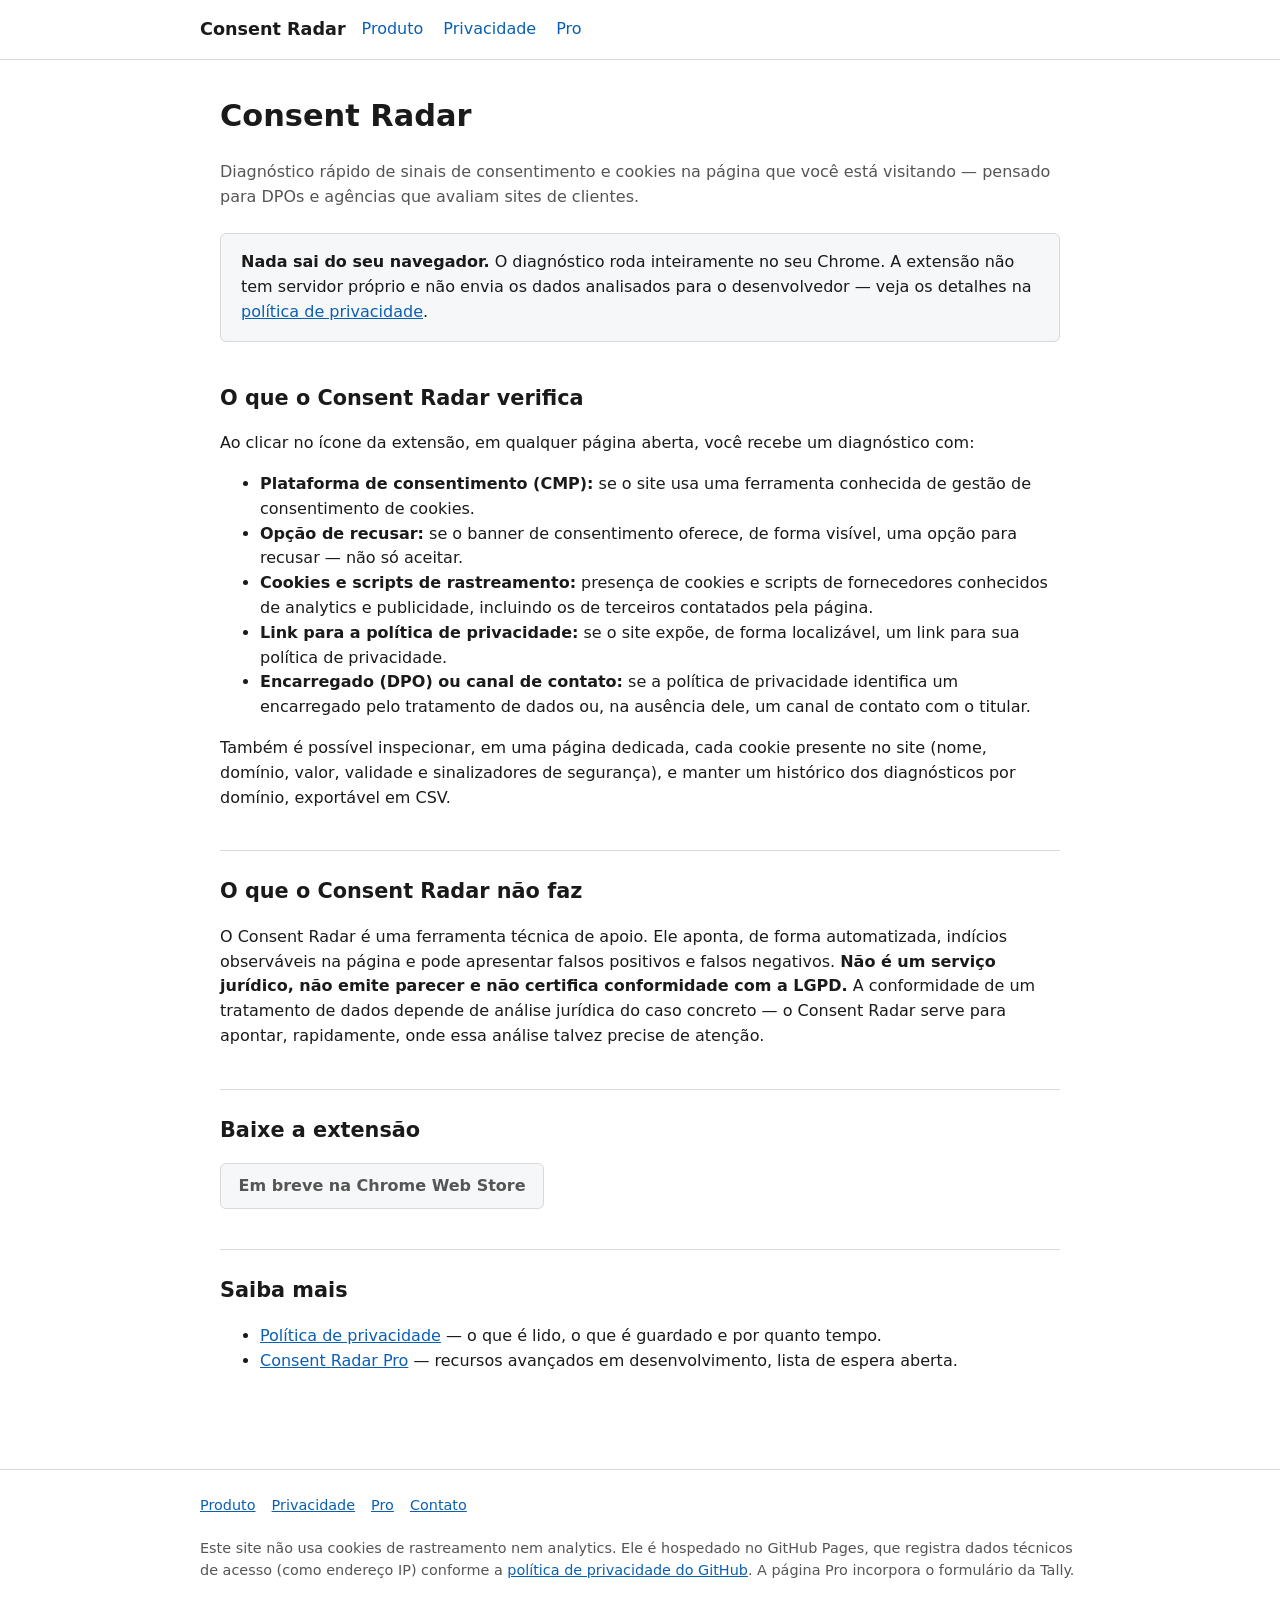
==== index.html @ e5575bc7 "feat: add home and Pro waitlist pages - index.html: product overview, what it checks/doesn't, store " ====
<!doctype html>
<html lang="pt-BR">
<head>
<meta charset="utf-8">
<meta name="viewport" content="width=device-width, initial-scale=1">
<title>Consent Radar — diagnóstico de sinais de LGPD em sites</title>
<meta name="description" content="Extensão para Chrome que verifica, na página visitada, sinais de conformidade com a LGPD: cookies, consentimento e política de privacidade — tudo no seu navegador.">
<link rel="stylesheet" href="css/style.css">
</head>
<body>

<a class="skip-link" href="#content">Pular para o conteúdo</a>

<header class="site-header">
  <nav aria-label="Navegação principal">
    <a class="brand" href="index.html">Consent Radar</a>
    <ul>
      <li><a href="index.html" aria-current="page">Produto</a></li>
      <li><a href="privacy.html">Privacidade</a></li>
      <li><a href="pro.html">Pro</a></li>
    </ul>
  </nav>
</header>

<main id="content">
  <h1>Consent Radar</h1>
  <p class="muted">
    Diagnóstico rápido de sinais de consentimento e cookies na página que você está visitando — pensado para DPOs
    e agências que avaliam sites de clientes.
  </p>

  <div class="notice">
    <strong>Nada sai do seu navegador.</strong> O diagnóstico roda inteiramente no seu Chrome. A extensão não tem
    servidor próprio e não envia os dados analisados para o desenvolvedor — veja os detalhes na
    <a href="privacy.html">política de privacidade</a>.
  </div>

  <h2>O que o Consent Radar verifica</h2>
  <p>Ao clicar no ícone da extensão, em qualquer página aberta, você recebe um diagnóstico com:</p>
  <ul>
    <li>
      <strong>Plataforma de consentimento (CMP):</strong> se o site usa uma ferramenta conhecida de gestão de
      consentimento de cookies.
    </li>
    <li>
      <strong>Opção de recusar:</strong> se o banner de consentimento oferece, de forma visível, uma opção para
      recusar — não só aceitar.
    </li>
    <li>
      <strong>Cookies e scripts de rastreamento:</strong> presença de cookies e scripts de fornecedores conhecidos
      de analytics e publicidade, incluindo os de terceiros contatados pela página.
    </li>
    <li>
      <strong>Link para a política de privacidade:</strong> se o site expõe, de forma localizável, um link para
      sua política de privacidade.
    </li>
    <li>
      <strong>Encarregado (DPO) ou canal de contato:</strong> se a política de privacidade identifica um
      encarregado pelo tratamento de dados ou, na ausência dele, um canal de contato com o titular.
    </li>
  </ul>
  <p>
    Também é possível inspecionar, em uma página dedicada, cada cookie presente no site (nome, domínio, valor,
    validade e sinalizadores de segurança), e manter um histórico dos diagnósticos por domínio, exportável em CSV.
  </p>

  <h2>O que o Consent Radar não faz</h2>
  <p>
    O Consent Radar é uma ferramenta técnica de apoio. Ele aponta, de forma automatizada, indícios observáveis na
    página e pode apresentar falsos positivos e falsos negativos. <strong>Não é um serviço jurídico, não emite
    parecer e não certifica conformidade com a LGPD.</strong> A conformidade de um tratamento de dados depende de
    análise jurídica do caso concreto — o Consent Radar serve para apontar, rapidamente, onde essa análise talvez
    precise de atenção.
  </p>

  <h2>Baixe a extensão</h2>
  <p>
    <span class="store-badge" aria-disabled="true">Em breve na Chrome Web Store</span>
  </p>

  <h2>Saiba mais</h2>
  <ul>
    <li><a href="privacy.html">Política de privacidade</a> — o que é lido, o que é guardado e por quanto tempo.</li>
    <li><a href="pro.html">Consent Radar Pro</a> — recursos avançados em desenvolvimento, lista de espera aberta.</li>
  </ul>
</main>

<footer class="site-footer">
  <div class="footer-inner">
    <ul>
      <li><a href="index.html">Produto</a></li>
      <li><a href="privacy.html">Privacidade</a></li>
      <li><a href="pro.html">Pro</a></li>
      <li><a href="mailto:henriqueamotta.dev@gmail.com">Contato</a></li>
    </ul>
    <p>
      Este site não usa cookies de rastreamento nem analytics. Ele é hospedado no GitHub Pages, que registra
      dados técnicos de acesso (como endereço IP) conforme a
      <a href="https://docs.github.com/pt/site-policy/privacy-policies/github-general-privacy-statement" target="_blank" rel="noopener noreferrer">política de privacidade do GitHub</a>.
      A página Pro incorpora o formulário da Tally.
    </p>
  </div>
</footer>
</body>
</html>
---- css/style.css ----
/* Consent Radar — site público. CSS puro, sem build, sem fontes externas. */

:root {
  color-scheme: light dark;
  --bg: #ffffff;
  --fg: #1a1a1a;
  --muted: #555555;
  --border: #d9d9d9;
  --accent: #0a5fb4;
  --accent-contrast: #ffffff;
  --card-bg: #f6f7f9;
  --focus: #0a5fb4;
}

@media (prefers-color-scheme: dark) {
  :root {
    --bg: #14161a;
    --fg: #eaeaea;
    --muted: #b3b3b3;
    --border: #33363b;
    --accent: #6ab0f3;
    --accent-contrast: #0a1420;
    --card-bg: #1d2024;
    --focus: #6ab0f3;
  }
}

* {
  box-sizing: border-box;
}

html {
  -webkit-text-size-adjust: 100%;
}

body {
  margin: 0;
  font-family: system-ui, -apple-system, "Segoe UI", Roboto, Helvetica, Arial, sans-serif;
  background: var(--bg);
  color: var(--fg);
  line-height: 1.55;
}

a {
  color: var(--accent);
}

a:focus-visible,
button:focus-visible,
input:focus-visible {
  outline: 3px solid var(--focus);
  outline-offset: 2px;
}

.skip-link {
  position: absolute;
  left: -9999px;
  top: 0;
  background: var(--bg);
  color: var(--fg);
  padding: 0.5em 1em;
  z-index: 10;
}

.skip-link:focus {
  left: 0.5em;
  top: 0.5em;
}

header.site-header {
  border-bottom: 1px solid var(--border);
  padding: 1rem 1.25rem;
}

.site-header nav {
  max-width: 880px;
  margin: 0 auto;
  display: flex;
  flex-wrap: wrap;
  align-items: center;
  gap: 1rem;
}

.site-header .brand {
  font-weight: 700;
  font-size: 1.1rem;
  color: var(--fg);
  text-decoration: none;
}

.site-header ul {
  list-style: none;
  display: flex;
  gap: 1.25rem;
  margin: 0;
  padding: 0;
  flex-wrap: wrap;
}

.site-header ul a {
  text-decoration: none;
}

.site-header ul a:hover {
  text-decoration: underline;
}

main {
  max-width: 880px;
  margin: 0 auto;
  padding: 2rem 1.25rem 3rem;
}

h1 {
  font-size: 1.9rem;
  margin-top: 0;
}

h2 {
  font-size: 1.3rem;
  margin-top: 2.5rem;
  border-top: 1px solid var(--border);
  padding-top: 1.5rem;
}

h2:first-of-type {
  border-top: none;
  padding-top: 0;
}

h3 {
  font-size: 1.05rem;
}

.muted {
  color: var(--muted);
}

table {
  width: 100%;
  border-collapse: collapse;
  margin: 1rem 0;
}

caption {
  text-align: left;
  font-weight: 600;
  margin-bottom: 0.5rem;
}

th,
td {
  text-align: left;
  padding: 0.5rem 0.75rem;
  border: 1px solid var(--border);
  vertical-align: top;
}

th {
  background: var(--card-bg);
}

.table-scroll {
  overflow-x: auto;
}

.notice {
  background: var(--card-bg);
  border: 1px solid var(--border);
  border-radius: 6px;
  padding: 1rem 1.25rem;
  margin: 1.5rem 0;
}

footer.site-footer {
  border-top: 1px solid var(--border);
  padding: 1.5rem 1.25rem;
  margin-top: 2rem;
}

footer.site-footer .footer-inner {
  max-width: 880px;
  margin: 0 auto;
  display: flex;
  flex-wrap: wrap;
  justify-content: space-between;
  gap: 1rem;
  font-size: 0.9rem;
  color: var(--muted);
}

footer.site-footer ul {
  list-style: none;
  display: flex;
  gap: 1rem;
  margin: 0;
  padding: 0;
  flex-wrap: wrap;
}

footer.site-footer p {
  margin: 0.25rem 0;
}

.store-badge {
  display: inline-block;
  background: var(--card-bg);
  border: 1px solid var(--border);
  border-radius: 6px;
  padding: 0.6em 1.1em;
  font-weight: 600;
  color: var(--muted);
}

.pro-features {
  list-style: none;
  padding: 0;
  display: grid;
  gap: 1rem;
}

.pro-features li {
  background: var(--card-bg);
  border: 1px solid var(--border);
  border-radius: 6px;
  padding: 1rem 1.25rem;
}

.badge-soon {
  display: inline-block;
  background: var(--accent);
  color: var(--accent-contrast);
  border-radius: 4px;
  padding: 0.1em 0.6em;
  font-size: 0.75em;
  font-weight: 700;
  text-transform: uppercase;
  letter-spacing: 0.03em;
  margin-right: 0.5em;
}

#waitlist-form {
  display: block;
  width: 100%;
  min-height: 600px;
  border: 1px solid var(--border);
  border-radius: 6px;
}

@media (max-width: 480px) {
  #waitlist-form {
    min-height: 760px;
  }
}
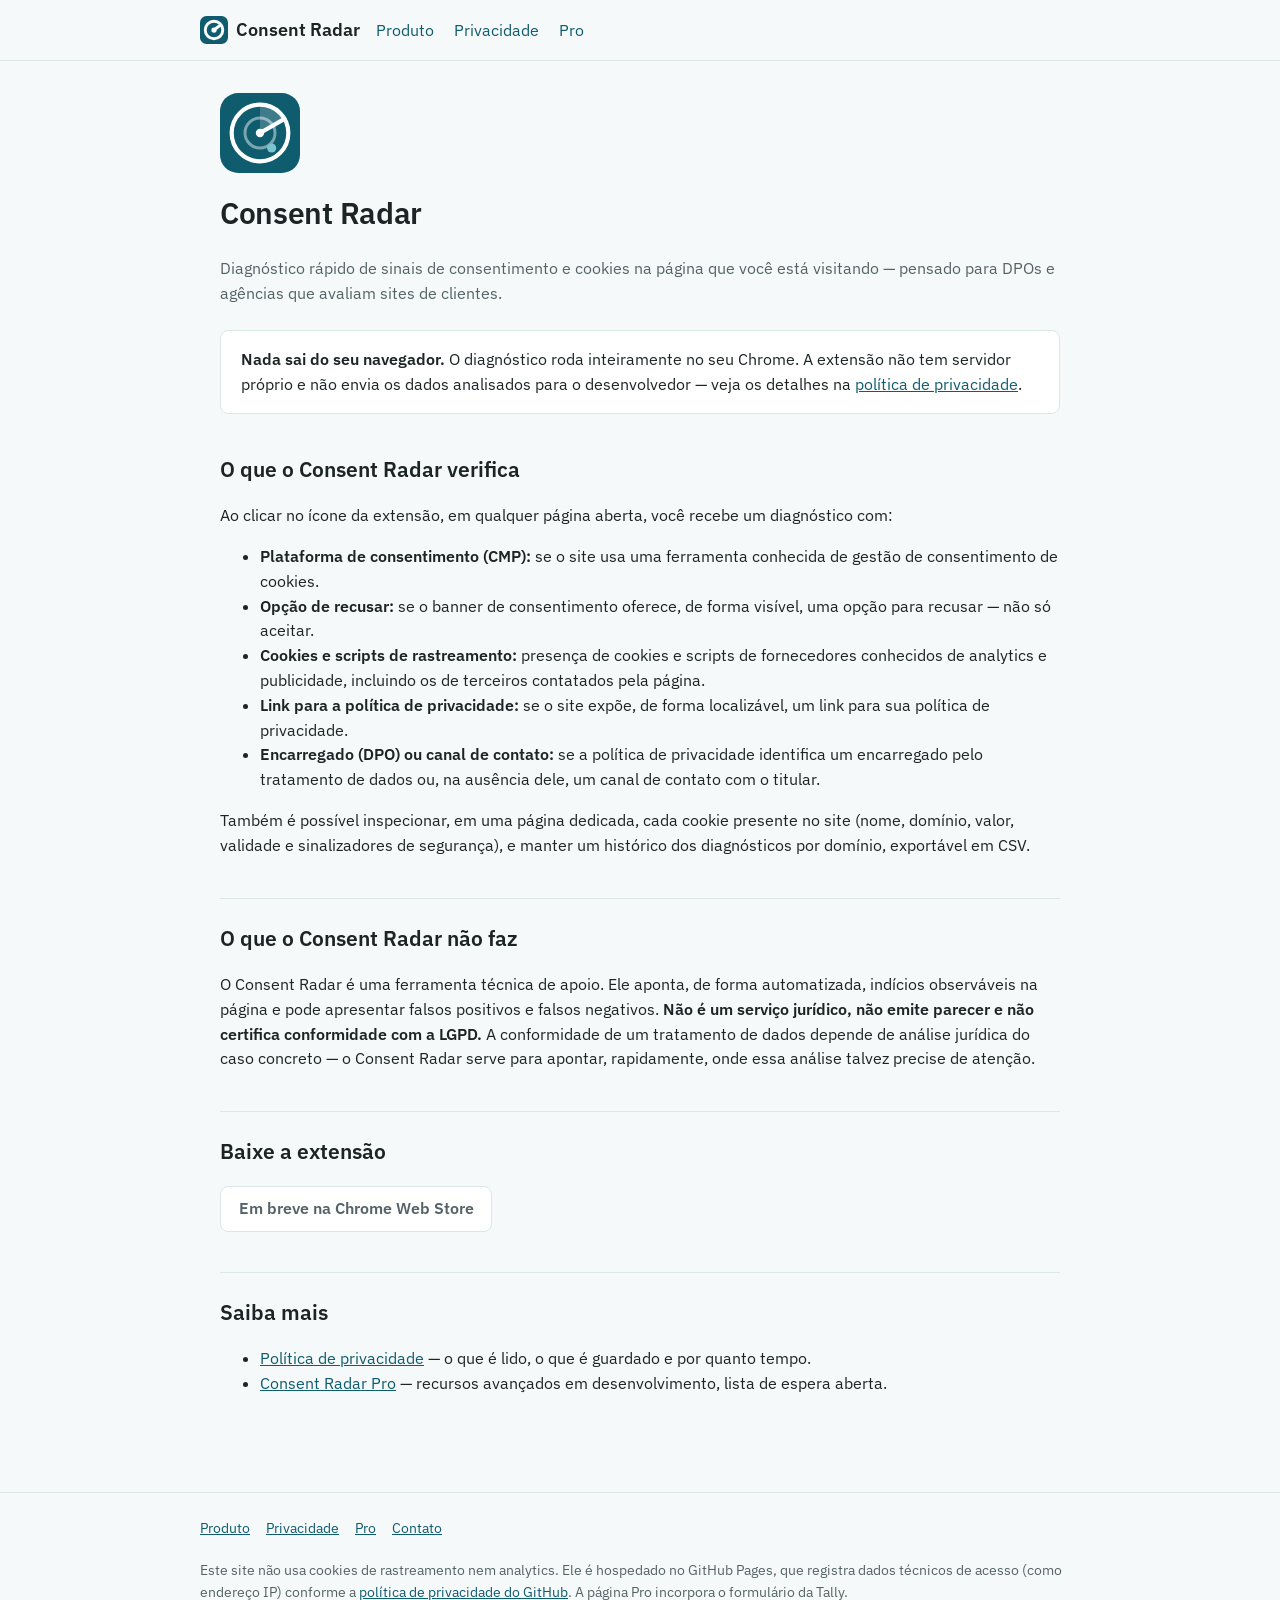
==== commit bb69612d: "feat: apply brand identity (fonts, colors, logo) - Serve IBM Plex Sans/Mono locally (fonts/), replac" ====
--- a/index.html
+++ b/index.html
@@ -5,6 +5,8 @@
 <meta name="viewport" content="width=device-width, initial-scale=1">
 <title>Consent Radar — diagnóstico de sinais de LGPD em sites</title>
 <meta name="description" content="Extensão para Chrome que verifica, na página visitada, sinais de conformidade com a LGPD: cookies, consentimento e política de privacidade — tudo no seu navegador.">
+<link rel="icon" href="images/consent-radar-mark-small.svg" type="image/svg+xml">
+<link rel="icon" href="icons/icon32.png" type="image/png" sizes="32x32">
 <link rel="stylesheet" href="css/style.css">
 </head>
 <body>
@@ -13,7 +15,10 @@
 
 <header class="site-header">
   <nav aria-label="Navegação principal">
-    <a class="brand" href="index.html">Consent Radar</a>
+    <a class="brand" href="index.html">
+      <img class="brand-mark" src="images/consent-radar-mark-small.svg" alt="" width="28" height="28">
+      Consent Radar
+    </a>
     <ul>
       <li><a href="index.html" aria-current="page">Produto</a></li>
       <li><a href="privacy.html">Privacidade</a></li>
@@ -23,6 +28,7 @@
 </header>
 
 <main id="content">
+  <img class="hero-mark" src="images/consent-radar-mark.svg" alt="" width="80" height="80">
   <h1>Consent Radar</h1>
   <p class="muted">
     Diagnóstico rápido de sinais de consentimento e cookies na página que você está visitando — pensado para DPOs
--- a/css/style.css
+++ b/css/style.css
@@ -1,27 +1,47 @@
 /* Consent Radar — site público. CSS puro, sem build, sem fontes externas. */
+
+@font-face { font-family: "IBM Plex Sans"; src: url("../fonts/IBMPlexSans-Regular.woff2") format("woff2"); font-weight: 400; font-style: normal; font-display: swap; }
+@font-face { font-family: "IBM Plex Sans"; src: url("../fonts/IBMPlexSans-Medium.woff2") format("woff2"); font-weight: 500; font-style: normal; font-display: swap; }
+@font-face { font-family: "IBM Plex Sans"; src: url("../fonts/IBMPlexSans-SemiBold.woff2") format("woff2"); font-weight: 600; font-style: normal; font-display: swap; }
+@font-face { font-family: "IBM Plex Mono"; src: url("../fonts/IBMPlexMono-Regular.woff2") format("woff2"); font-weight: 400; font-style: normal; font-display: swap; }
+@font-face { font-family: "IBM Plex Mono"; src: url("../fonts/IBMPlexMono-Medium.woff2") format("woff2"); font-weight: 500; font-style: normal; font-display: swap; }
 
 :root {
   color-scheme: light dark;
-  --bg: #ffffff;
-  --fg: #1a1a1a;
-  --muted: #555555;
-  --border: #d9d9d9;
-  --accent: #0a5fb4;
-  --accent-contrast: #ffffff;
-  --card-bg: #f6f7f9;
-  --focus: #0a5fb4;
+  --font-sans: "IBM Plex Sans", system-ui, -apple-system, "Segoe UI", Roboto, sans-serif;
+  --font-mono: "IBM Plex Mono", ui-monospace, SFMono-Regular, Menlo, Consolas, monospace;
+
+  --brand: #0F5C6E;
+  --on-brand: #FFFFFF;
+  --brand-deep: #0A3540;
+  --signal: #7CC4CF;
+  --surface: #F6F9F9;
+  --panel: #FFFFFF;
+  --ink: #1C2426;
+  --muted: #556366;
+  --border: #DCE6E7;
+
+  --status-ok: #16A34A;
+  --status-warn: #D97706;
+  --status-critical: #DC2626;
+
+  --space-1: 4px; --space-2: 8px; --space-3: 12px; --space-4: 16px;
+  --space-6: 24px; --space-8: 32px; --space-12: 48px;
+  --radius-sm: 4px; --radius-md: 8px; --radius-lg: 12px;
 }
 
 @media (prefers-color-scheme: dark) {
   :root {
-    --bg: #14161a;
-    --fg: #eaeaea;
-    --muted: #b3b3b3;
-    --border: #33363b;
-    --accent: #6ab0f3;
-    --accent-contrast: #0a1420;
-    --card-bg: #1d2024;
-    --focus: #6ab0f3;
+    --brand: #7CC4CF;
+    --on-brand: #0A3540;
+    --surface: #0E1A1D;
+    --panel: #142427;
+    --ink: #E6EFF0;
+    --muted: #9FB3B6;
+    --border: #26393D;
+    --status-ok: #4ADE80;
+    --status-warn: #FBBF24;
+    --status-critical: #F87171;
   }
 }
 
@@ -35,20 +55,24 @@
 
 body {
   margin: 0;
-  font-family: system-ui, -apple-system, "Segoe UI", Roboto, Helvetica, Arial, sans-serif;
-  background: var(--bg);
-  color: var(--fg);
+  font-family: var(--font-sans);
+  background: var(--surface);
+  color: var(--ink);
   line-height: 1.55;
 }
 
+code {
+  font-family: var(--font-mono);
+}
+
 a {
-  color: var(--accent);
+  color: var(--brand);
 }
 
 a:focus-visible,
 button:focus-visible,
 input:focus-visible {
-  outline: 3px solid var(--focus);
+  outline: 3px solid var(--brand);
   outline-offset: 2px;
 }
 
@@ -56,8 +80,8 @@
   position: absolute;
   left: -9999px;
   top: 0;
-  background: var(--bg);
-  color: var(--fg);
+  background: var(--surface);
+  color: var(--ink);
   padding: 0.5em 1em;
   z-index: 10;
 }
@@ -82,10 +106,19 @@
 }
 
 .site-header .brand {
-  font-weight: 700;
+  display: inline-flex;
+  align-items: center;
+  gap: 0.5rem;
+  font-weight: 600;
   font-size: 1.1rem;
-  color: var(--fg);
+  color: var(--ink);
   text-decoration: none;
+}
+
+.site-header .brand-mark {
+  width: 28px;
+  height: 28px;
+  flex-shrink: 0;
 }
 
 .site-header ul {
@@ -111,13 +144,23 @@
   padding: 2rem 1.25rem 3rem;
 }
 
+.hero-mark {
+  display: block;
+  width: 80px;
+  height: 80px;
+  margin-bottom: 1rem;
+}
+
 h1 {
   font-size: 1.9rem;
+  font-weight: 600;
+  letter-spacing: -0.01em;
   margin-top: 0;
 }
 
 h2 {
   font-size: 1.3rem;
+  font-weight: 600;
   margin-top: 2.5rem;
   border-top: 1px solid var(--border);
   padding-top: 1.5rem;
@@ -130,6 +173,7 @@
 
 h3 {
   font-size: 1.05rem;
+  font-weight: 600;
 }
 
 .muted {
@@ -157,7 +201,7 @@
 }
 
 th {
-  background: var(--card-bg);
+  background: var(--panel);
 }
 
 .table-scroll {
@@ -165,9 +209,9 @@
 }
 
 .notice {
-  background: var(--card-bg);
-  border: 1px solid var(--border);
-  border-radius: 6px;
+  background: var(--panel);
+  border: 1px solid var(--border);
+  border-radius: var(--radius-md);
   padding: 1rem 1.25rem;
   margin: 1.5rem 0;
 }
@@ -204,9 +248,9 @@
 
 .store-badge {
   display: inline-block;
-  background: var(--card-bg);
-  border: 1px solid var(--border);
-  border-radius: 6px;
+  background: var(--panel);
+  border: 1px solid var(--border);
+  border-radius: var(--radius-md);
   padding: 0.6em 1.1em;
   font-weight: 600;
   color: var(--muted);
@@ -220,17 +264,17 @@
 }
 
 .pro-features li {
-  background: var(--card-bg);
-  border: 1px solid var(--border);
-  border-radius: 6px;
+  background: var(--panel);
+  border: 1px solid var(--border);
+  border-radius: var(--radius-md);
   padding: 1rem 1.25rem;
 }
 
 .badge-soon {
   display: inline-block;
-  background: var(--accent);
-  color: var(--accent-contrast);
-  border-radius: 4px;
+  background: var(--brand);
+  color: var(--on-brand);
+  border-radius: var(--radius-sm);
   padding: 0.1em 0.6em;
   font-size: 0.75em;
   font-weight: 700;
@@ -242,13 +286,16 @@
 #waitlist-form {
   display: block;
   width: 100%;
-  min-height: 600px;
-  border: 1px solid var(--border);
-  border-radius: 6px;
+  /* Altura medida com o formulário real (hideTitle=1): ~1086px em 1280px de
+     largura, ~1390px em 375px — valores abaixo incluem uma margem para
+     variação de fonte entre sistemas operacionais. */
+  min-height: 1150px;
+  border: 1px solid var(--border);
+  border-radius: var(--radius-md);
 }
 
 @media (max-width: 480px) {
   #waitlist-form {
-    min-height: 760px;
+    min-height: 1450px;
   }
 }
